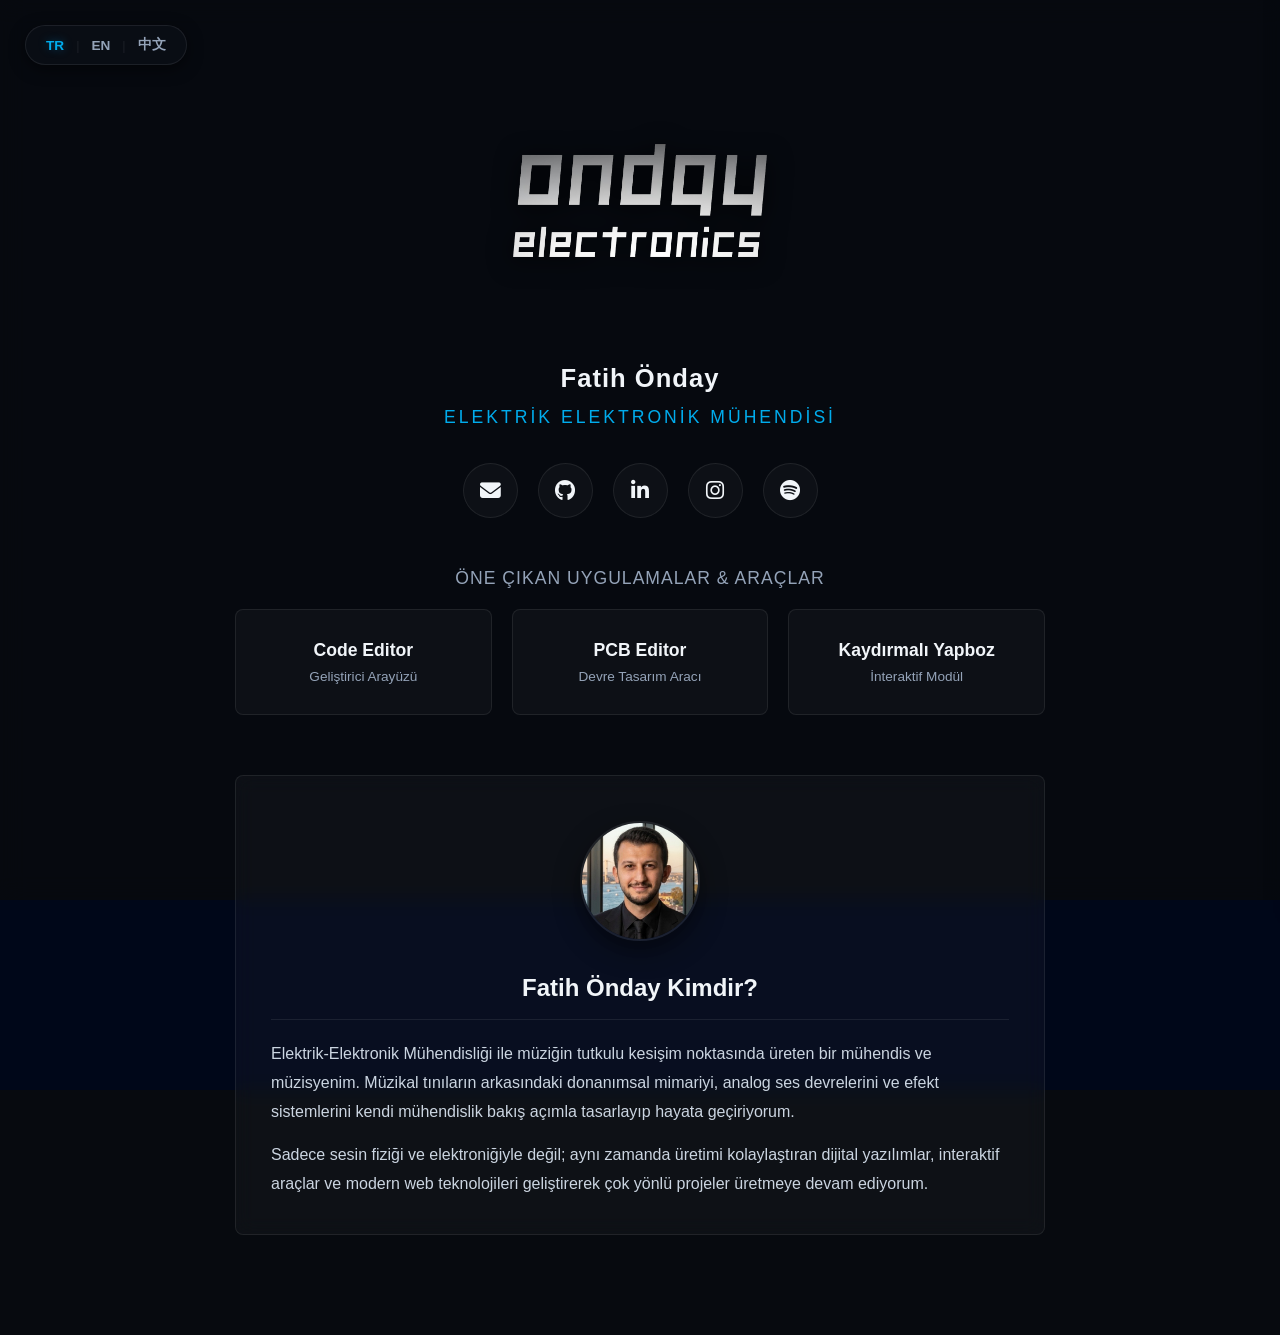
==== index.html @ bc54f028 "Update index.html" ====
<!DOCTYPE html>
<html lang="tr">
<head>
  <meta charset="UTF-8">
  <meta name="viewport" content="width=device-width, initial-scale=1.0">
  <title>ondayelectronics | Fatih Önday</title>

  <link id="dynamic-favicon" rel="icon" type="image/png" sizes="96x96" href="assets/favicon-siyah.png">
  <link rel="shortcut icon" href="assets/favicon-siyah.png">
  <link rel="apple-touch-icon" sizes="180x180" href="assets/apple-touch-icon.png">
  <link rel="manifest" href="assets/site.webmanifest">

  <script>
    function updateFavicon() {
      const isDark = window.matchMedia('(prefers-color-scheme: dark)').matches;
      const favicon = document.getElementById('dynamic-favicon');
      // Temaya göre siyah veya beyaz png'yi atar, tarayıcıyı yenilemeye zorlamak için time damgası kullanır
      favicon.href = isDark ? 'assets/favicon-beyaz.png?v=' + Date.now() : 'assets/favicon-siyah.png?v=' + Date.now();
    }
    // Sayfa açılır açılmaz çalıştır
    updateFavicon();
    // İşletim sistemi teması değiştiğinde anında dinle ve değiştir
    window.matchMedia('(prefers-color-scheme: dark)').addEventListener('change', updateFavicon);
  </script>
  
  <link rel="stylesheet" href="https://cdnjs.cloudflare.com/ajax/libs/font-awesome/6.4.0/css/all.min.css">
  
  <link rel="stylesheet" href="css/style.css">
</head>
<body>

  <div class="bg-overlay"></div>

  <nav class="lang-selector">
    <button class="lang-btn active" data-lang="TR">TR</button>
    <span class="lang-divider">|</span>
    <button class="lang-btn" data-lang="EN">EN</button>
    <span class="lang-divider">|</span>
    <button class="lang-btn" data-lang="CN">中文</button>
  </nav>

  <div class="hover-zone" id="hoverZone"></div>

  <aside class="cv-drawer" id="cvDrawer">
    <a id="cvDownloadBtn" href="assets/001-Fatih-Onday-CV-TR.pdf" download="001-Fatih-Onday-CV-TR.pdf" class="floating-download-btn" title="PDF Olarak İndir">
      <i class="fa-solid fa-download"></i>
    </a>
    <div class="cv-image-container">
      <img id="cvImage" src="assets/001-Fatih-Onday-CV-TR.jpg" alt="Fatih Önday CV" class="cv-image">
    </div>
  </aside>

  <main class="container">
    
    <img id="logo" src="assets/logo6.png" alt="ondayelectronics logo">
    <div class="subtitle">Fatih Önday <br> <span class="engineer-text" id="engineerText">Elektrik Elektronik Mühendisi</span></div>

    <footer class="social-links">
      <a href="mailto:ondayfatih@gmail.com" class="social-btn email" title="E-posta"><i class="fa-solid fa-envelope"></i></a>
      <a href="https://github.com/fatihonday" target="_blank" rel="noopener noreferrer" class="social-btn github" title="GitHub"><i class="fa-brands fa-github"></i></a>
      <a href="https://www.linkedin.com/in/fatihonday" target="_blank" rel="noopener noreferrer" class="social-btn linkedin" title="LinkedIn"><i class="fa-brands fa-linkedin-in"></i></a>
      <a href="https://www.instagram.com/fatihonday" target="_blank" rel="noopener noreferrer" class="social-btn instagram" title="Instagram"><i class="fa-brands fa-instagram"></i></a>
      <a href="https://open.spotify.com/user/fatihonday" target="_blank" rel="noopener noreferrer" class="social-btn spotify" title="Spotify"><i class="fa-brands fa-spotify"></i></a>
    </footer>

    <div class="section-title" id="toolsTitle">Öne Çıkan Uygulamalar & Araçlar</div>
    <div class="tools-grid">
      <a href="codeeditor/index.html" class="tool-card editor">
        <h3>Code Editor</h3>
        <span id="editorSub">Geliştirici Arayüzü</span>
      </a>
      <a href="pcbeditor/index.html" class="tool-card pcb">
        <h3>PCB Editor</h3>
        <span id="pcbSub">Devre Tasarım Aracı</span>
      </a>
      <a href="kaydirma_yapboz.html" class="tool-card puzzle">
        <h3 id="puzzleTitle">Kaydırmalı Yapboz</h3>
        <span id="puzzleSub">İnteraktif Modül</span>
      </a>
    </div>

    <section class="bio-card">
      <img src="assets/profil.jpg" alt="Fatih Önday Profil" class="profile-img">
      <h2 id="bioTitle">Fatih Önday Kimdir?</h2>
      
      <div id="bioContent"></div>
      
    </section>

  </main>

  <script src="js/script.js"></script>
</body>
</html>
---- css/style.css ----
:root {
  --bg-dark: #070a0f;
  --bg-overlay: rgba(7, 10, 15, 0.92);
  --card-bg: rgba(255, 255, 255, 0.03);
  --card-border: rgba(255, 255, 255, 0.08);
  
  --accent-cyan: #00aced;
  --accent-glow: rgba(0, 172, 237, 0.4);
  --purple-glow: rgba(155, 89, 182, 0.4);
  --orange-glow: rgba(242, 170, 76, 0.4);
  
  --text-main: #f1f5f9;
  --text-muted: #94a3b8;
}

* { box-sizing: border-box; margin: 0; padding: 0; }

body {
  min-height: 100vh;
  background-color: var(--bg-dark);
  background-image: url("../assets/000718.jpg"); 
  background-size: cover;
  background-position: center;
  background-repeat: no-repeat;
  background-attachment: fixed;
  font-family: -apple-system, BlinkMacSystemFont, "Segoe UI", Roboto, "PingFang SC", "Microsoft YaHei", sans-serif;
  color: var(--text-main);
  position: relative;
  overflow-x: hidden;
}

.bg-overlay {
  position: fixed;
  top: 0; left: 0; width: 100%; height: 100%;
  background: var(--bg-overlay);
  backdrop-filter: blur(12px);
  z-index: 1;
}

/* SOL ÜST DİL SEÇİCİ */
.lang-selector {
  position: fixed; top: 25px; left: 25px; z-index: 99;
  display: flex; align-items: center; gap: 8px;
  background: rgba(11, 15, 23, 0.75); backdrop-filter: blur(10px);
  border: 1px solid var(--card-border); padding: 8px 16px;
  border-radius: 20px; box-shadow: 0 4px 15px rgba(0, 0, 0, 0.5);
}

.lang-btn {
  background: none; border: none; color: var(--text-muted);
  font-size: 0.85rem; font-weight: 600; cursor: pointer;
  transition: all 0.3s ease; padding: 2px 4px;
}

.lang-btn:hover, .lang-btn.active {
  color: var(--accent-cyan); text-shadow: 0 0 10px var(--accent-glow);
}

.lang-divider { color: var(--card-border); font-size: 0.8rem; }

/* ANA KONTEYNER */
.container {
  position: relative; z-index: 2; max-width: 850px;
  margin: 0 auto; padding: 60px 20px 80px 20px;
  display: flex; flex-direction: column; align-items: center; text-align: center;
}

#logo { width: 100%; max-width: 500px; margin-bottom: 20px; filter: drop-shadow(0 4px 12px rgba(0,0,0,0.8)); }
.subtitle { font-size: 1.6rem; letter-spacing: 1px; color: var(--text-main); font-weight: 600; margin-bottom: 30px; line-height: 1.4; }
.engineer-text { font-size: 1.1rem; letter-spacing: 3px; color: var(--accent-cyan); text-transform: uppercase; font-weight: 500; }

/* SOSYAL MEDYA BUTONLARI & MARKA PARLAMALARI */
.social-links { display: flex; gap: 20px; justify-content: center; align-items: center; flex-wrap: wrap; margin-bottom: 50px; }

.social-btn {
  width: 55px; height: 55px; border-radius: 50%; background: var(--card-bg);
  border: 1px solid var(--card-border); color: var(--text-main);
  display: flex; align-items: center; justify-content: center;
  font-size: 1.3rem; text-decoration: none; transition: all 0.3s ease;
}

.social-btn.email:hover {
  background: var(--accent-cyan); color: #070a0f; border-color: var(--accent-cyan);
  box-shadow: 0 0 25px var(--accent-glow);
}
.social-btn.github:hover {
  background: #ffffff; color: #070a0f; border-color: #ffffff;
  box-shadow: 0 0 25px rgba(255, 255, 255, 0.6);
}
.social-btn.linkedin:hover {
  background: #0077b5; color: #fff; border-color: #0077b5;
  box-shadow: 0 0 25px rgba(0, 119, 181, 0.6);
}
.social-btn.instagram:hover {
  background: #e1306c; color: #fff; border-color: #e1306c;
  box-shadow: 0 0 25px rgba(225, 48, 108, 0.6);
}
.social-btn.spotify:hover {
  background: #1db954; color: #fff; border-color: #1db954;
  box-shadow: 0 0 25px rgba(29, 185, 84, 0.6);
}

/* ARAÇLAR BÖLÜMÜ (3'lü Grid) */
.section-title { font-size: 1.1rem; margin-bottom: 20px; color: var(--text-muted); text-transform: uppercase; letter-spacing: 1px; }

.tools-grid {
  display: grid;
  grid-template-columns: repeat(3, 1fr);
  gap: 20px; width: 100%; margin-bottom: 60px;
}

.tool-card {
  background: var(--card-bg); border: 1px solid var(--card-border);
  padding: 30px 10px; border-radius: 8px; text-decoration: none;
  color: var(--text-main); transition: all 0.3s ease;
  display: flex; flex-direction: column; align-items: center; gap: 8px;
}
.tool-card h3 { font-size: 1.1rem; font-weight: 600; }
.tool-card span { font-size: 0.85rem; color: var(--text-muted); }

.tool-card.editor:hover { transform: translateY(-3px); border-color: #9b59b6; box-shadow: 0 0 25px var(--purple-glow); }
.tool-card.pcb:hover { transform: translateY(-3px); border-color: #f2aa4c; box-shadow: 0 0 25px var(--orange-glow); }
.tool-card.puzzle:hover { transform: translateY(-3px); border-color: var(--accent-cyan); box-shadow: 0 0 25px var(--accent-glow); }

/* BİYOGRAFİ KARTI */
.bio-card {
  background: var(--card-bg); border: 1px solid var(--card-border);
  backdrop-filter: blur(10px); padding: 45px 35px 35px 35px;
  border-radius: 8px; margin-bottom: 20px; line-height: 1.8; text-align: left; width: 100%;
}

.profile-img {
  width: 120px; height: 120px; border-radius: 50%; object-fit: cover;
  border: 2px solid var(--card-border); display: block; margin: 0 auto 25px auto; box-shadow: 0 10px 25px rgba(0,0,0,0.5);
}

.bio-card h2 { font-size: 1.5rem; margin-bottom: 20px; color: var(--text-main); font-weight: 600; border-bottom: 1px solid var(--card-border); padding-bottom: 10px; text-align: center; }
#bioContent p { color: #cbd5e1; font-size: 1rem; margin-bottom: 15px; }
#bioContent p:last-child { margin-bottom: 0; }

/* SAĞDAN KAYAN CV PANELİ */
.hover-zone { position: fixed; right: 0; top: 0; width: 25px; height: 100%; z-index: 98; }

.cv-drawer {
  position: fixed; top: 0; right: -600px; width: 550px; max-width: 90vw; height: 100%;
  background: #0b0f17; border-left: 1px solid var(--card-border); z-index: 100;
  box-shadow: -15px 0 35px rgba(0,0,0,0.9); transition: right 0.4s ease-in-out;
  display: flex; flex-direction: column; padding: 0;
}

.cv-drawer.active { right: 0; }

.floating-download-btn {
  position: absolute; top: 25px; right: 35px; width: 45px; height: 45px; border-radius: 8px;
  background: rgba(11, 15, 23, 0.7); backdrop-filter: blur(5px); border: 1px solid var(--card-border);
  color: var(--text-muted); display: flex; align-items: center; justify-content: center;
  font-size: 1.2rem; text-decoration: none; z-index: 10; transition: all 0.3s ease;
}

.floating-download-btn:hover { background: var(--accent-cyan); border-color: var(--accent-cyan); color: #070a0f; box-shadow: 0 0 15px var(--accent-glow); transform: translateY(-2px); }
.cv-image-container { width: 100%; height: 100%; overflow-y: auto; overflow-x: hidden; }
.cv-image { width: 100%; height: auto; display: block; }

/* MOBİL UYUMLULUK */
@media (max-width: 768px) {
  .lang-selector { top: 15px; left: 15px; padding: 6px 12px; }
  .container { padding: 80px 15px 60px 15px; }
  #logo { max-width: 85%; }
  .tools-grid { grid-template-columns: 1fr; }
  .cv-drawer { width: 100vw; max-width: 100vw; right: -100vw; }
  .floating-download-btn { right: 20px; }
}
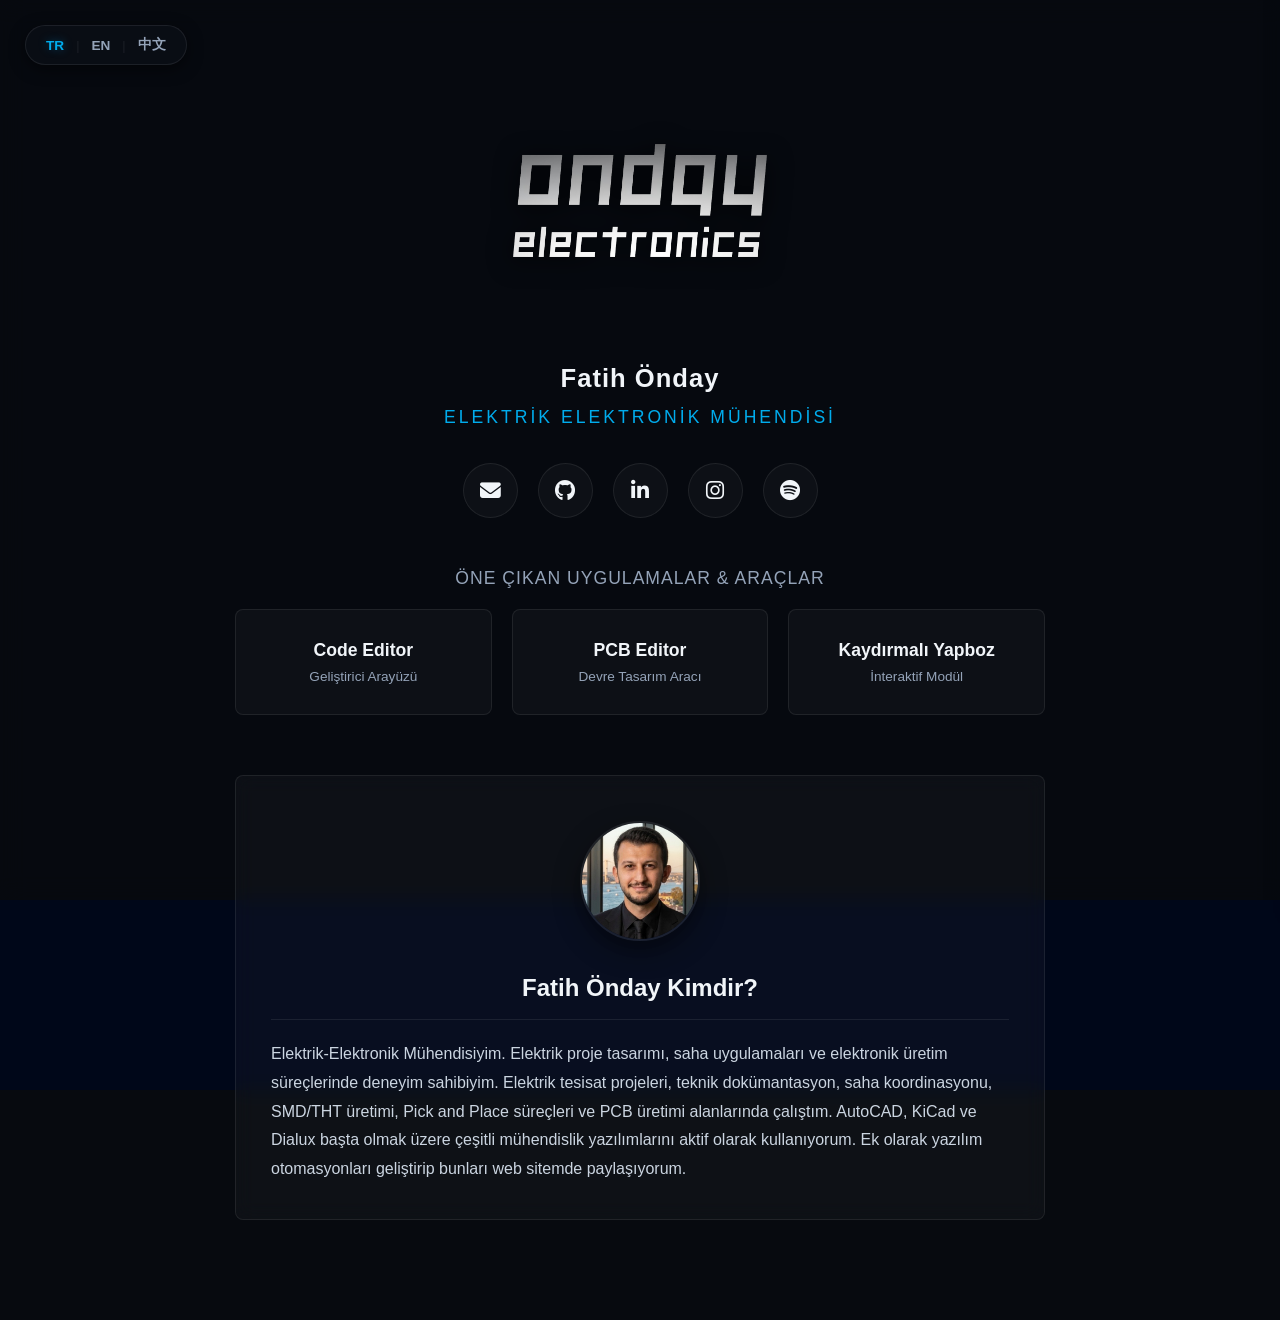
==== commit 5d4f8f6f: "Update index.html" ====
--- a/index.html
+++ b/index.html
@@ -60,7 +60,7 @@
       <a href="https://github.com/fatihonday" target="_blank" rel="noopener noreferrer" class="social-btn github" title="GitHub"><i class="fa-brands fa-github"></i></a>
       <a href="https://www.linkedin.com/in/fatihonday" target="_blank" rel="noopener noreferrer" class="social-btn linkedin" title="LinkedIn"><i class="fa-brands fa-linkedin-in"></i></a>
       <a href="https://www.instagram.com/fatihonday" target="_blank" rel="noopener noreferrer" class="social-btn instagram" title="Instagram"><i class="fa-brands fa-instagram"></i></a>
-      <a href="https://open.spotify.com/user/fatihonday" target="_blank" rel="noopener noreferrer" class="social-btn spotify" title="Spotify"><i class="fa-brands fa-spotify"></i></a>
+      <a href="https://open.spotify.com/user/5Ub5IsaunwOu0zedPGkP7K" target="_blank" rel="noopener noreferrer" class="social-btn spotify" title="Spotify"><i class="fa-brands fa-spotify"></i></a>
     </footer>
 
     <div class="section-title" id="toolsTitle">Öne Çıkan Uygulamalar & Araçlar</div>
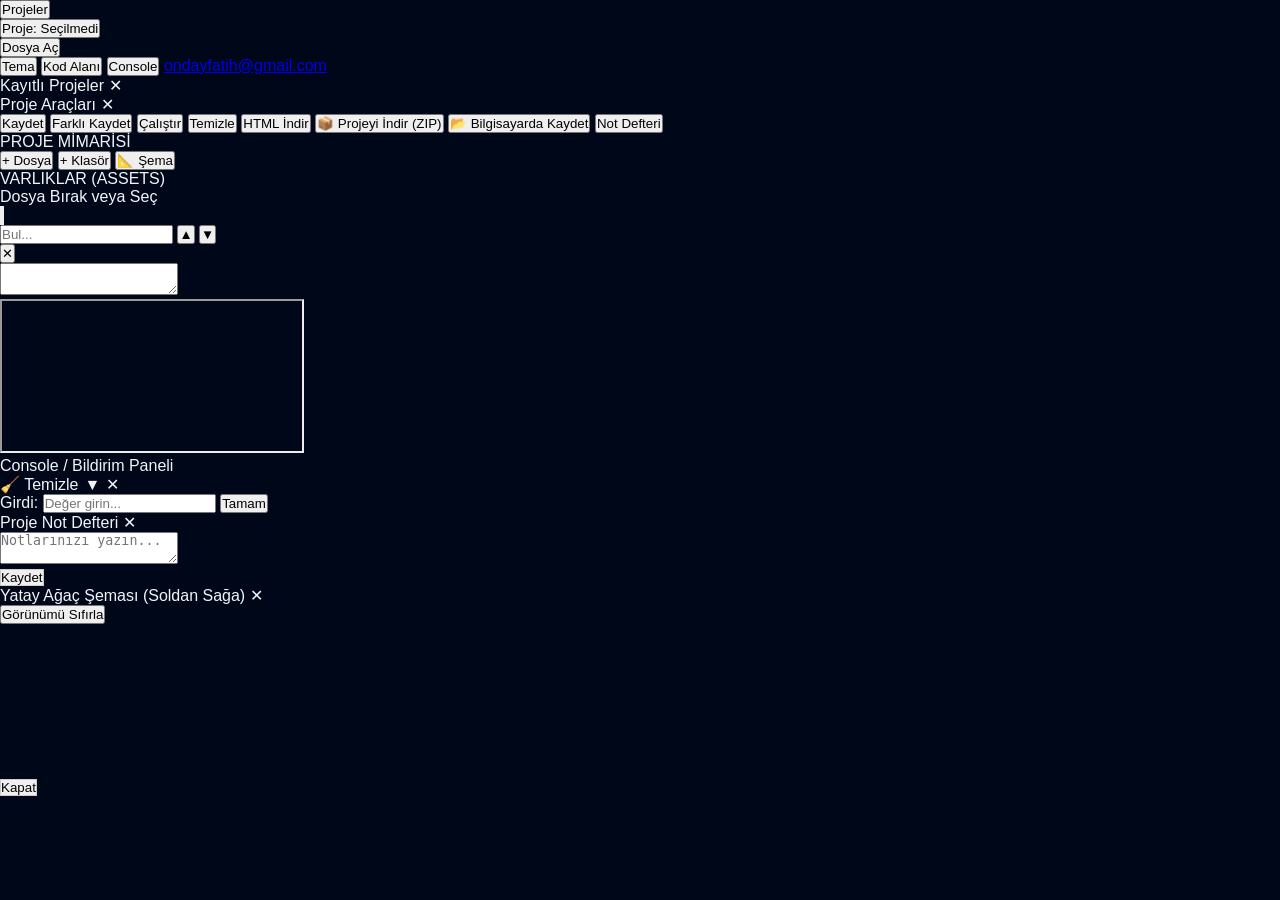
==== commit 31c40151: "Update index.html" ====
--- a/index.html
+++ b/index.html
@@ -2,93 +2,184 @@
 <html lang="tr">
 <head>
   <meta charset="UTF-8">
-  <meta name="viewport" content="width=device-width, initial-scale=1.0">
-  <title>ondayelectronics | Fatih Önday</title>
+  <title>codeeditor/ondayelectronics</title>
 
-  <link id="dynamic-favicon" rel="icon" type="image/png" sizes="96x96" href="assets/favicon-siyah.png">
-  <link rel="shortcut icon" href="assets/favicon-siyah.png">
-  <link rel="apple-touch-icon" sizes="180x180" href="assets/apple-touch-icon.png">
-  <link rel="manifest" href="assets/site.webmanifest">
+  <!-- YENİ: Tarayıcı temasına göre JS ile değiştirilecek dinamik favicon -->
+  <link id="dynamicFavicon" rel="icon" type="image/png" href="../assets/favicon-siyah.png">
+  <link rel="apple-touch-icon" sizes="180x180" href="../assets/apple-touch-icon.png">
 
-  <script>
-    function updateFavicon() {
-      const isDark = window.matchMedia('(prefers-color-scheme: dark)').matches;
-      const favicon = document.getElementById('dynamic-favicon');
-      // Temaya göre siyah veya beyaz png'yi atar, tarayıcıyı yenilemeye zorlamak için time damgası kullanır
-      favicon.href = isDark ? 'assets/favicon-beyaz.png?v=' + Date.now() : 'assets/favicon-siyah.png?v=' + Date.now();
-    }
-    // Sayfa açılır açılmaz çalıştır
-    updateFavicon();
-    // İşletim sistemi teması değiştiğinde anında dinle ve değiştir
-    window.matchMedia('(prefers-color-scheme: dark)').addEventListener('change', updateFavicon);
-  </script>
-  
-  <link rel="stylesheet" href="https://cdnjs.cloudflare.com/ajax/libs/font-awesome/6.4.0/css/all.min.css">
-  
+  <link rel="stylesheet" href="https://cdnjs.cloudflare.com/ajax/libs/codemirror/5.65.14/codemirror.min.css">
+  <link rel="stylesheet" href="https://cdnjs.cloudflare.com/ajax/libs/codemirror/5.65.14/theme/dracula.min.css">
+
   <link rel="stylesheet" href="css/style.css">
 </head>
 <body>
 
-  <div class="bg-overlay"></div>
+  <div id="topBar">
+    <a href="https://ondayelectronics.com" class="logo-link" title="ondayelectronics.com">
+      <img id="siteLogo" src="assets/ondayelectronicslogo2.png" alt="Onday Electronics Logo" onerror="this.style.display='none'">
+    </a>
 
-  <nav class="lang-selector">
-    <button class="lang-btn active" data-lang="TR">TR</button>
-    <span class="lang-divider">|</span>
-    <button class="lang-btn" data-lang="EN">EN</button>
-    <span class="lang-divider">|</span>
-    <button class="lang-btn" data-lang="CN">中文</button>
-  </nav>
+    <button class="btn-plain" id="btnToggleProjects">Projeler</button>
+    <div class="v-divider"></div>
+    <button class="project-name-btn" id="projectTitleDisplay">Proje: Seçilmedi</button>
+    <div class="v-divider"></div>
 
-  <div class="hover-zone" id="hoverZone"></div>
+    <button class="btn-plain" id="btnOpenFile">Dosya Aç</button>
+    <div class="v-divider"></div>
 
-  <aside class="cv-drawer" id="cvDrawer">
-    <a id="cvDownloadBtn" href="assets/001-Fatih-Onday-CV-TR.pdf" download="001-Fatih-Onday-CV-TR.pdf" class="floating-download-btn" title="PDF Olarak İndir">
-      <i class="fa-solid fa-download"></i>
-    </a>
-    <div class="cv-image-container">
-      <img id="cvImage" src="assets/001-Fatih-Onday-CV-TR.jpg" alt="Fatih Önday CV" class="cv-image">
-    </div>
-  </aside>
+    <button class="btn-plain" id="btnToggleTheme">Tema</button>
+    <button class="btn-plain" id="btnToggleEditor">Kod Alanı</button>
+    <button class="btn-plain" id="consoleToggleBtn">Console</button>
 
-  <main class="container">
-    
-    <img id="logo" src="assets/logo6.png" alt="ondayelectronics logo">
-    <div class="subtitle">Fatih Önday <br> <span class="engineer-text" id="engineerText">Elektrik Elektronik Mühendisi</span></div>
+    <a href="mailto:ondayfatih@gmail.com" class="email-link">ondayfatih@gmail.com</a>
+  </div>
 
-    <footer class="social-links">
-      <a href="mailto:ondayfatih@gmail.com" class="social-btn email" title="E-posta"><i class="fa-solid fa-envelope"></i></a>
-      <a href="https://github.com/fatihonday" target="_blank" rel="noopener noreferrer" class="social-btn github" title="GitHub"><i class="fa-brands fa-github"></i></a>
-      <a href="https://www.linkedin.com/in/fatihonday" target="_blank" rel="noopener noreferrer" class="social-btn linkedin" title="LinkedIn"><i class="fa-brands fa-linkedin-in"></i></a>
-      <a href="https://www.instagram.com/fatihonday" target="_blank" rel="noopener noreferrer" class="social-btn instagram" title="Instagram"><i class="fa-brands fa-instagram"></i></a>
-      <a href="https://open.spotify.com/user/5Ub5IsaunwOu0zedPGkP7K" target="_blank" rel="noopener noreferrer" class="social-btn spotify" title="Spotify"><i class="fa-brands fa-spotify"></i></a>
-    </footer>
+  <div id="mainContainer">
+    <div id="workspaceWrapper">
+      
+      <div class="sidebar-panel" id="projectsSidebar">
+        <div class="sidebar-header">
+          <span>Kayıtlı Projeler</span>
+          <span class="close-sidebar-btn" style="cursor:pointer;">✕</span>
+        </div>
+        <ul id="projectList"></ul>
+      </div>
 
-    <div class="section-title" id="toolsTitle">Öne Çıkan Uygulamalar & Araçlar</div>
-    <div class="tools-grid">
-      <a href="codeeditor/index.html" class="tool-card editor">
-        <h3>Code Editor</h3>
-        <span id="editorSub">Geliştirici Arayüzü</span>
-      </a>
-      <a href="pcbeditor/index.html" class="tool-card pcb">
-        <h3>PCB Editor</h3>
-        <span id="pcbSub">Devre Tasarım Aracı</span>
-      </a>
-      <a href="kaydirma_yapboz.html" class="tool-card puzzle">
-        <h3 id="puzzleTitle">Kaydırmalı Yapboz</h3>
-        <span id="puzzleSub">İnteraktif Modül</span>
-      </a>
+      <div class="sidebar-panel" id="toolsSidebar">
+        <div class="sidebar-header">
+          <span id="toolsHeaderTitle">Proje Araçları</span>
+          <span class="close-sidebar-btn" style="cursor:pointer;">✕</span>
+        </div>
+
+        <button class="tool-item" id="btnSaveProject">Kaydet</button>
+        <button class="tool-item" id="btnSaveAsProject">Farklı Kaydet</button>
+        <button class="tool-item" id="btnRunCode">Çalıştır</button>
+        <button class="tool-item" id="btnClearCode">Temizle</button>
+        <button class="tool-item" id="btnDownloadHtml">HTML İndir</button>
+        <button class="tool-item" id="btnDownloadZip">📦 Projeyi İndir (ZIP)</button>
+        <button class="tool-item" id="btnExportFolder">📂 Bilgisayarda Kaydet</button>
+        <button class="tool-item" id="btnOpenNotepad">Not Defteri</button>
+
+        <div class="section-label">PROJE MİMARİSİ</div>
+        <div class="tree-toolbar">
+          <button class="tree-btn" id="btnAddFile">+ Dosya</button>
+          <button class="tree-btn" id="btnAddFolder">+ Klasör</button>
+          <button class="tree-btn" id="btnOpenSchema">📐 Şema</button>
+        </div>
+
+        <div id="fileTreeContainer"></div>
+
+        <div class="section-label">VARLIKLAR (ASSETS)</div>
+        <div id="activeProjectFiles"></div>
+
+        <div id="dropZone">Dosya Bırak veya Seç</div>
+      </div>
+
+      <div id="mainWorkspace">
+        <div id="editor">
+          <div id="editorHeader">
+            <div id="editorTabs"></div>
+          </div>
+          
+          <button class="copy-icon-btn" id="btnCopyCodeIcon" title="Kodu Kopyala">
+            <svg viewBox="0 0 24 24" fill="none" stroke="currentColor" stroke-width="2" stroke-linecap="round" stroke-linejoin="round">
+              <rect x="9" y="9" width="13" height="13" rx="2" ry="2"></rect>
+              <path d="M5 15H4a2 2 0 0 1-2-2V4a2 2 0 0 1 2-2h9a2 2 0 0 1 2 2v1"></path>
+            </svg>
+          </button>
+
+          <div id="searchPanel" class="search-panel">
+            <input type="text" id="searchInput" placeholder="Bul...">
+            <span id="searchCount"></span>
+            <button id="searchPrev" title="Önceki Bulgu">▲</button>
+            <button id="searchNext" title="Sonraki Bulgu">▼</button>
+            <div class="v-divider"></div>
+            <button id="searchClose" title="Kapat">✕</button>
+          </div>
+
+          <textarea id="code"></textarea>
+        </div>
+        <iframe id="preview"></iframe>
+      </div>
     </div>
 
-    <section class="bio-card">
-      <img src="assets/profil.jpg" alt="Fatih Önday Profil" class="profile-img">
-      <h2 id="bioTitle">Fatih Önday Kimdir?</h2>
+    <div id="consoleBar">
+      <div class="console-header">
+        <span class="console-header-title">Console / Bildirim Paneli</span>
+        <div style="display:flex; gap:6px; align-items:center;">
+          <span class="console-btn-icon" id="btnClearConsoleLogs" title="Temizle">🧹 Temizle</span>
+          <span class="console-btn-icon" id="consoleMinMaxBtn" title="Aşağı/Yukarı Daralt">▼</span>
+          <span class="console-btn-icon" id="btnCloseConsole" title="Kapat">✕</span>
+        </div>
+      </div>
+      <div id="consoleLogs"></div>
       
-      <div id="bioContent"></div>
-      
-    </section>
+      <div id="consoleInputArea">
+        <span id="consoleInputLabel">Girdi:</span>
+        <input type="text" id="consoleInput" placeholder="Değer girin...">
+        <button id="consoleInputBtn">Tamam</button>
+      </div>
+    </div>
+  </div>
 
-  </main>
+  <div class="modal-overlay" id="notepadModal">
+    <div class="modal-box">
+      <div class="modal-header">
+        <span>Proje Not Defteri</span>
+        <span class="close-modal-btn" style="cursor:pointer;">✕</span>
+      </div>
+      <div class="modal-body">
+        <textarea id="notepadTextarea" placeholder="Notlarınızı yazın..."></textarea>
+      </div>
+      <div class="modal-footer">
+        <button class="btn-plain" style="border:1px solid #ccc;" id="btnSaveNotepad">Kaydet</button>
+      </div>
+    </div>
+  </div>
 
-  <script src="js/script.js"></script>
+  <div class="modal-overlay" id="schemaModal">
+    <div class="modal-box" style="width: 850px;">
+      <div class="modal-header">
+        <span>Yatay Ağaç Şeması (Soldan Sağa)</span>
+        <span class="close-modal-btn" style="cursor:pointer;">✕</span>
+      </div>
+      <div class="modal-body" style="padding:0;">
+        <div id="schemaCanvasContainer">
+          <button class="schema-reset-btn" id="btnResetCanvas">Görünümü Sıfırla</button>
+          <div id="schemaViewport">
+            <svg id="connectionsLayer" class="connections-layer"></svg>
+            <div id="nodesLayer"></div>
+          </div>
+        </div>
+      </div>
+      <div class="modal-footer">
+        <button class="btn-plain close-modal-btn" style="border:1px solid #ccc;">Kapat</button>
+      </div>
+    </div>
+  </div>
+
+  <input type="file" id="fileInput" style="display:none;">
+  <input type="file" id="fileUpload" style="display:none;">
+
+  <script src="https://cdnjs.cloudflare.com/ajax/libs/codemirror/5.65.14/codemirror.min.js"></script>
+  <script src="https://cdnjs.cloudflare.com/ajax/libs/codemirror/5.65.14/mode/xml/xml.min.js"></script>
+  <script src="https://cdnjs.cloudflare.com/ajax/libs/codemirror/5.65.14/mode/javascript/javascript.min.js"></script>
+  <script src="https://cdnjs.cloudflare.com/ajax/libs/codemirror/5.65.14/mode/css/css.min.js"></script>
+  <script src="https://cdnjs.cloudflare.com/ajax/libs/codemirror/5.65.14/mode/htmlmixed/htmlmixed.min.js"></script>
+  
+  <script src="https://cdnjs.cloudflare.com/ajax/libs/codemirror/5.65.14/addon/search/searchcursor.min.js"></script>
+
+  <script src="https://cdnjs.cloudflare.com/ajax/libs/localforage/1.10.0/localforage.min.js"></script>
+  <script src="https://cdnjs.cloudflare.com/ajax/libs/jszip/3.10.1/jszip.min.js"></script>
+
+  <script src="js/core/state.js"></script>
+  <script src="js/core/storage.js"></script>
+  <script src="js/components/console.js"></script>
+  <script src="js/components/fileTree.js"></script>
+  <script src="js/components/editor.js"></script>
+  <script src="js/components/schemaCanvas.js"></script>
+  <script src="js/services/bundler.js"></script>
+  <script src="js/main.js"></script>
 </body>
 </html>
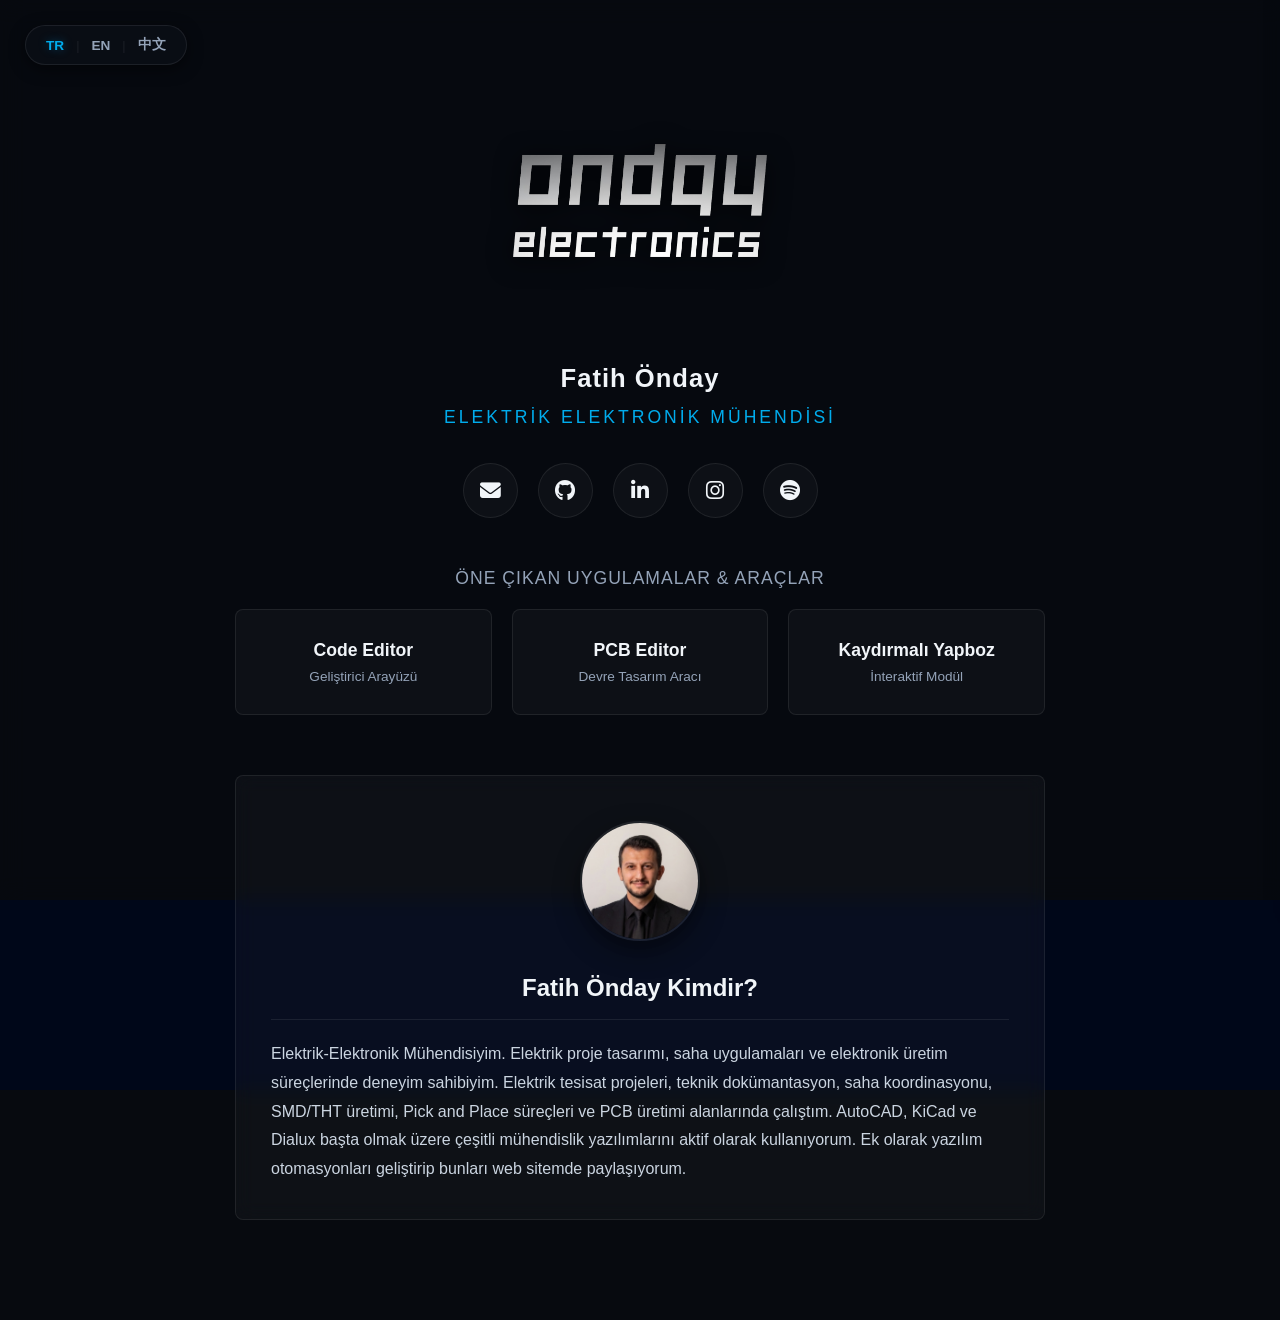
==== commit 3089c918: "Update index.html" ====
--- a/index.html
+++ b/index.html
@@ -2,184 +2,93 @@
 <html lang="tr">
 <head>
   <meta charset="UTF-8">
-  <title>codeeditor/ondayelectronics</title>
+  <meta name="viewport" content="width=device-width, initial-scale=1.0">
+  <title>ondayelectronics | Fatih Önday</title>
 
-  <!-- YENİ: Tarayıcı temasına göre JS ile değiştirilecek dinamik favicon -->
-  <link id="dynamicFavicon" rel="icon" type="image/png" href="../assets/favicon-siyah.png">
-  <link rel="apple-touch-icon" sizes="180x180" href="../assets/apple-touch-icon.png">
+  <link id="dynamic-favicon" rel="icon" type="image/png" sizes="96x96" href="assets/favicon-siyah.png">
+  <link rel="shortcut icon" href="assets/favicon-siyah.png">
+  <link rel="apple-touch-icon" sizes="180x180" href="assets/apple-touch-icon.png">
+  <link rel="manifest" href="assets/site.webmanifest">
 
-  <link rel="stylesheet" href="https://cdnjs.cloudflare.com/ajax/libs/codemirror/5.65.14/codemirror.min.css">
-  <link rel="stylesheet" href="https://cdnjs.cloudflare.com/ajax/libs/codemirror/5.65.14/theme/dracula.min.css">
-
+  <script>
+    function updateFavicon() {
+      const isDark = window.matchMedia('(prefers-color-scheme: dark)').matches;
+      const favicon = document.getElementById('dynamic-favicon');
+      // Temaya göre siyah veya beyaz png'yi atar, tarayıcıyı yenilemeye zorlamak için time damgası kullanır
+      favicon.href = isDark ? 'assets/favicon-beyaz.png?v=' + Date.now() : 'assets/favicon-siyah.png?v=' + Date.now();
+    }
+    // Sayfa açılır açılmaz çalıştır
+    updateFavicon();
+    // İşletim sistemi teması değiştiğinde anında dinle ve değiştir
+    window.matchMedia('(prefers-color-scheme: dark)').addEventListener('change', updateFavicon);
+  </script>
+  
+  <link rel="stylesheet" href="https://cdnjs.cloudflare.com/ajax/libs/font-awesome/6.4.0/css/all.min.css">
+  
   <link rel="stylesheet" href="css/style.css">
 </head>
 <body>
 
-  <div id="topBar">
-    <a href="https://ondayelectronics.com" class="logo-link" title="ondayelectronics.com">
-      <img id="siteLogo" src="assets/ondayelectronicslogo2.png" alt="Onday Electronics Logo" onerror="this.style.display='none'">
+  <div class="bg-overlay"></div>
+
+  <nav class="lang-selector">
+    <button class="lang-btn active" data-lang="TR">TR</button>
+    <span class="lang-divider">|</span>
+    <button class="lang-btn" data-lang="EN">EN</button>
+    <span class="lang-divider">|</span>
+    <button class="lang-btn" data-lang="CN">中文</button>
+  </nav>
+
+  <div class="hover-zone" id="hoverZone"></div>
+
+  <aside class="cv-drawer" id="cvDrawer">
+    <a id="cvDownloadBtn" href="assets/001-Fatih-Onday-CV-TR.pdf" download="001-Fatih-Onday-CV-TR.pdf" class="floating-download-btn" title="PDF Olarak İndir">
+      <i class="fa-solid fa-download"></i>
     </a>
+    <div class="cv-image-container">
+      <img id="cvImage" src="assets/001-Fatih-Onday-CV-TR.jpg" alt="Fatih Önday CV" class="cv-image">
+    </div>
+  </aside>
 
-    <button class="btn-plain" id="btnToggleProjects">Projeler</button>
-    <div class="v-divider"></div>
-    <button class="project-name-btn" id="projectTitleDisplay">Proje: Seçilmedi</button>
-    <div class="v-divider"></div>
+  <main class="container">
+    
+    <img id="logo" src="assets/logo6.png" alt="ondayelectronics logo">
+    <div class="subtitle">Fatih Önday <br> <span class="engineer-text" id="engineerText">Elektrik Elektronik Mühendisi</span></div>
 
-    <button class="btn-plain" id="btnOpenFile">Dosya Aç</button>
-    <div class="v-divider"></div>
+    <footer class="social-links">
+      <a href="mailto:ondayfatih@gmail.com" class="social-btn email" title="E-posta"><i class="fa-solid fa-envelope"></i></a>
+      <a href="https://github.com/fatihonday" target="_blank" rel="noopener noreferrer" class="social-btn github" title="GitHub"><i class="fa-brands fa-github"></i></a>
+      <a href="https://www.linkedin.com/in/fatihonday" target="_blank" rel="noopener noreferrer" class="social-btn linkedin" title="LinkedIn"><i class="fa-brands fa-linkedin-in"></i></a>
+      <a href="https://www.instagram.com/fatihonday" target="_blank" rel="noopener noreferrer" class="social-btn instagram" title="Instagram"><i class="fa-brands fa-instagram"></i></a>
+      <a href="https://open.spotify.com/user/5Ub5IsaunwOu0zedPGkP7K" target="_blank" rel="noopener noreferrer" class="social-btn spotify" title="Spotify"><i class="fa-brands fa-spotify"></i></a>
+    </footer>
 
-    <button class="btn-plain" id="btnToggleTheme">Tema</button>
-    <button class="btn-plain" id="btnToggleEditor">Kod Alanı</button>
-    <button class="btn-plain" id="consoleToggleBtn">Console</button>
-
-    <a href="mailto:ondayfatih@gmail.com" class="email-link">ondayfatih@gmail.com</a>
-  </div>
-
-  <div id="mainContainer">
-    <div id="workspaceWrapper">
-      
-      <div class="sidebar-panel" id="projectsSidebar">
-        <div class="sidebar-header">
-          <span>Kayıtlı Projeler</span>
-          <span class="close-sidebar-btn" style="cursor:pointer;">✕</span>
-        </div>
-        <ul id="projectList"></ul>
-      </div>
-
-      <div class="sidebar-panel" id="toolsSidebar">
-        <div class="sidebar-header">
-          <span id="toolsHeaderTitle">Proje Araçları</span>
-          <span class="close-sidebar-btn" style="cursor:pointer;">✕</span>
-        </div>
-
-        <button class="tool-item" id="btnSaveProject">Kaydet</button>
-        <button class="tool-item" id="btnSaveAsProject">Farklı Kaydet</button>
-        <button class="tool-item" id="btnRunCode">Çalıştır</button>
-        <button class="tool-item" id="btnClearCode">Temizle</button>
-        <button class="tool-item" id="btnDownloadHtml">HTML İndir</button>
-        <button class="tool-item" id="btnDownloadZip">📦 Projeyi İndir (ZIP)</button>
-        <button class="tool-item" id="btnExportFolder">📂 Bilgisayarda Kaydet</button>
-        <button class="tool-item" id="btnOpenNotepad">Not Defteri</button>
-
-        <div class="section-label">PROJE MİMARİSİ</div>
-        <div class="tree-toolbar">
-          <button class="tree-btn" id="btnAddFile">+ Dosya</button>
-          <button class="tree-btn" id="btnAddFolder">+ Klasör</button>
-          <button class="tree-btn" id="btnOpenSchema">📐 Şema</button>
-        </div>
-
-        <div id="fileTreeContainer"></div>
-
-        <div class="section-label">VARLIKLAR (ASSETS)</div>
-        <div id="activeProjectFiles"></div>
-
-        <div id="dropZone">Dosya Bırak veya Seç</div>
-      </div>
-
-      <div id="mainWorkspace">
-        <div id="editor">
-          <div id="editorHeader">
-            <div id="editorTabs"></div>
-          </div>
-          
-          <button class="copy-icon-btn" id="btnCopyCodeIcon" title="Kodu Kopyala">
-            <svg viewBox="0 0 24 24" fill="none" stroke="currentColor" stroke-width="2" stroke-linecap="round" stroke-linejoin="round">
-              <rect x="9" y="9" width="13" height="13" rx="2" ry="2"></rect>
-              <path d="M5 15H4a2 2 0 0 1-2-2V4a2 2 0 0 1 2-2h9a2 2 0 0 1 2 2v1"></path>
-            </svg>
-          </button>
-
-          <div id="searchPanel" class="search-panel">
-            <input type="text" id="searchInput" placeholder="Bul...">
-            <span id="searchCount"></span>
-            <button id="searchPrev" title="Önceki Bulgu">▲</button>
-            <button id="searchNext" title="Sonraki Bulgu">▼</button>
-            <div class="v-divider"></div>
-            <button id="searchClose" title="Kapat">✕</button>
-          </div>
-
-          <textarea id="code"></textarea>
-        </div>
-        <iframe id="preview"></iframe>
-      </div>
+    <div class="section-title" id="toolsTitle">Öne Çıkan Uygulamalar & Araçlar</div>
+    <div class="tools-grid">
+      <a href="codeeditor/index.html" class="tool-card editor">
+        <h3>Code Editor</h3>
+        <span id="editorSub">Geliştirici Arayüzü</span>
+      </a>
+      <a href="pcbeditor/index.html" class="tool-card pcb">
+        <h3>PCB Editor</h3>
+        <span id="pcbSub">Devre Tasarım Aracı</span>
+      </a>
+      <a href="kaydirma_yapboz.html" class="tool-card puzzle">
+        <h3 id="puzzleTitle">Kaydırmalı Yapboz</h3>
+        <span id="puzzleSub">İnteraktif Modül</span>
+      </a>
     </div>
 
-    <div id="consoleBar">
-      <div class="console-header">
-        <span class="console-header-title">Console / Bildirim Paneli</span>
-        <div style="display:flex; gap:6px; align-items:center;">
-          <span class="console-btn-icon" id="btnClearConsoleLogs" title="Temizle">🧹 Temizle</span>
-          <span class="console-btn-icon" id="consoleMinMaxBtn" title="Aşağı/Yukarı Daralt">▼</span>
-          <span class="console-btn-icon" id="btnCloseConsole" title="Kapat">✕</span>
-        </div>
-      </div>
-      <div id="consoleLogs"></div>
+    <section class="bio-card">
+      <img src="assets/profil.jpg" alt="Fatih Önday Profil" class="profile-img">
+      <h2 id="bioTitle">Fatih Önday Kimdir?</h2>
       
-      <div id="consoleInputArea">
-        <span id="consoleInputLabel">Girdi:</span>
-        <input type="text" id="consoleInput" placeholder="Değer girin...">
-        <button id="consoleInputBtn">Tamam</button>
-      </div>
-    </div>
-  </div>
+      <div id="bioContent"></div>
+      
+    </section>
 
-  <div class="modal-overlay" id="notepadModal">
-    <div class="modal-box">
-      <div class="modal-header">
-        <span>Proje Not Defteri</span>
-        <span class="close-modal-btn" style="cursor:pointer;">✕</span>
-      </div>
-      <div class="modal-body">
-        <textarea id="notepadTextarea" placeholder="Notlarınızı yazın..."></textarea>
-      </div>
-      <div class="modal-footer">
-        <button class="btn-plain" style="border:1px solid #ccc;" id="btnSaveNotepad">Kaydet</button>
-      </div>
-    </div>
-  </div>
+  </main>
 
-  <div class="modal-overlay" id="schemaModal">
-    <div class="modal-box" style="width: 850px;">
-      <div class="modal-header">
-        <span>Yatay Ağaç Şeması (Soldan Sağa)</span>
-        <span class="close-modal-btn" style="cursor:pointer;">✕</span>
-      </div>
-      <div class="modal-body" style="padding:0;">
-        <div id="schemaCanvasContainer">
-          <button class="schema-reset-btn" id="btnResetCanvas">Görünümü Sıfırla</button>
-          <div id="schemaViewport">
-            <svg id="connectionsLayer" class="connections-layer"></svg>
-            <div id="nodesLayer"></div>
-          </div>
-        </div>
-      </div>
-      <div class="modal-footer">
-        <button class="btn-plain close-modal-btn" style="border:1px solid #ccc;">Kapat</button>
-      </div>
-    </div>
-  </div>
-
-  <input type="file" id="fileInput" style="display:none;">
-  <input type="file" id="fileUpload" style="display:none;">
-
-  <script src="https://cdnjs.cloudflare.com/ajax/libs/codemirror/5.65.14/codemirror.min.js"></script>
-  <script src="https://cdnjs.cloudflare.com/ajax/libs/codemirror/5.65.14/mode/xml/xml.min.js"></script>
-  <script src="https://cdnjs.cloudflare.com/ajax/libs/codemirror/5.65.14/mode/javascript/javascript.min.js"></script>
-  <script src="https://cdnjs.cloudflare.com/ajax/libs/codemirror/5.65.14/mode/css/css.min.js"></script>
-  <script src="https://cdnjs.cloudflare.com/ajax/libs/codemirror/5.65.14/mode/htmlmixed/htmlmixed.min.js"></script>
-  
-  <script src="https://cdnjs.cloudflare.com/ajax/libs/codemirror/5.65.14/addon/search/searchcursor.min.js"></script>
-
-  <script src="https://cdnjs.cloudflare.com/ajax/libs/localforage/1.10.0/localforage.min.js"></script>
-  <script src="https://cdnjs.cloudflare.com/ajax/libs/jszip/3.10.1/jszip.min.js"></script>
-
-  <script src="js/core/state.js"></script>
-  <script src="js/core/storage.js"></script>
-  <script src="js/components/console.js"></script>
-  <script src="js/components/fileTree.js"></script>
-  <script src="js/components/editor.js"></script>
-  <script src="js/components/schemaCanvas.js"></script>
-  <script src="js/services/bundler.js"></script>
-  <script src="js/main.js"></script>
+  <script src="js/script.js"></script>
 </body>
 </html>
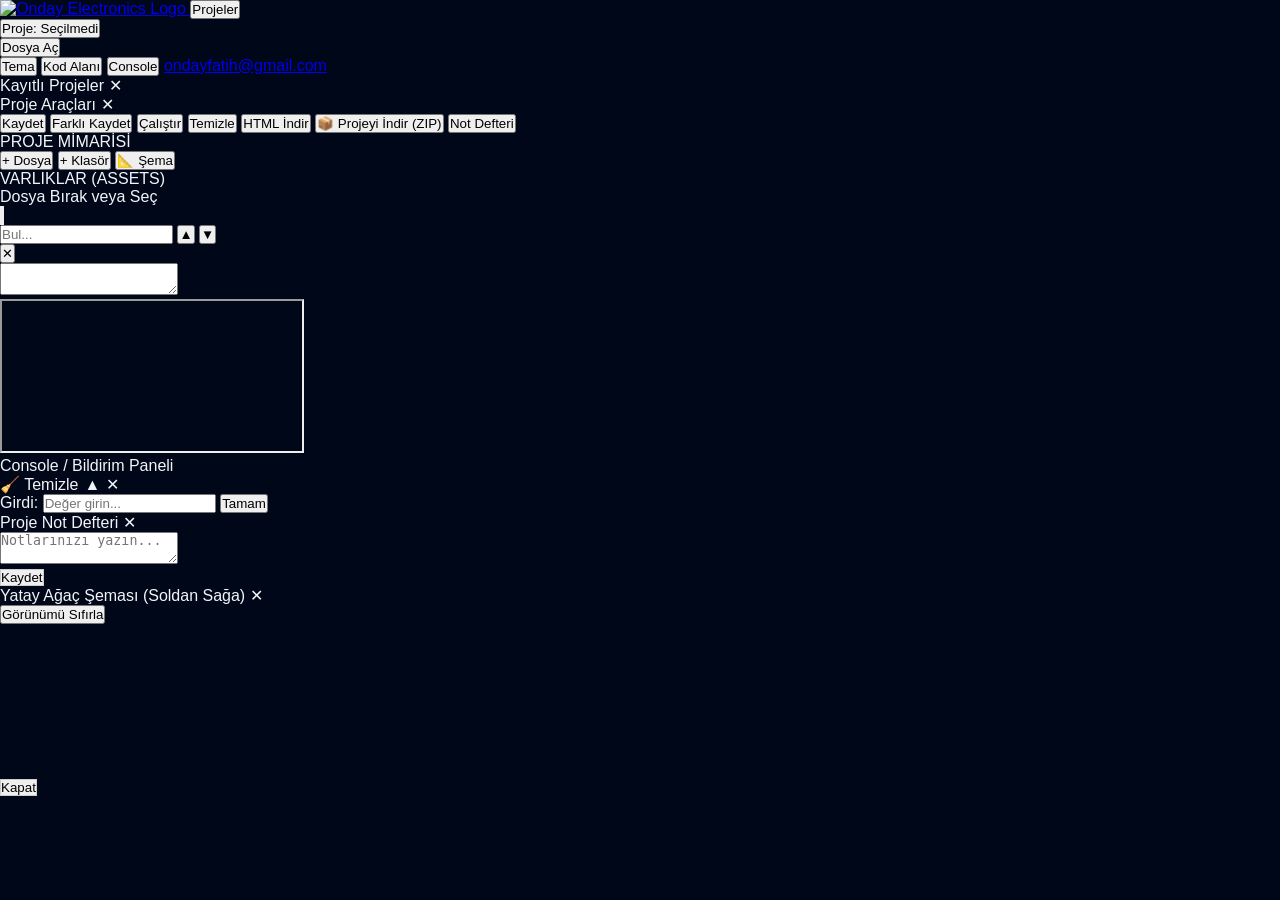
==== commit a9da7773: "Update index.html" ====
--- a/index.html
+++ b/index.html
@@ -2,93 +2,183 @@
 <html lang="tr">
 <head>
   <meta charset="UTF-8">
-  <meta name="viewport" content="width=device-width, initial-scale=1.0">
-  <title>ondayelectronics | Fatih Önday</title>
+  <title>codeeditor/ondayelectronics</title>
 
-  <link id="dynamic-favicon" rel="icon" type="image/png" sizes="96x96" href="assets/favicon-siyah.png">
-  <link rel="shortcut icon" href="assets/favicon-siyah.png">
-  <link rel="apple-touch-icon" sizes="180x180" href="assets/apple-touch-icon.png">
-  <link rel="manifest" href="assets/site.webmanifest">
+  <link id="dynamicFavicon" rel="icon" type="image/png" href="../assets/favicon-siyah.png">
+  <link rel="apple-touch-icon" sizes="180x180" href="../assets/apple-touch-icon.png">
 
-  <script>
-    function updateFavicon() {
-      const isDark = window.matchMedia('(prefers-color-scheme: dark)').matches;
-      const favicon = document.getElementById('dynamic-favicon');
-      // Temaya göre siyah veya beyaz png'yi atar, tarayıcıyı yenilemeye zorlamak için time damgası kullanır
-      favicon.href = isDark ? 'assets/favicon-beyaz.png?v=' + Date.now() : 'assets/favicon-siyah.png?v=' + Date.now();
-    }
-    // Sayfa açılır açılmaz çalıştır
-    updateFavicon();
-    // İşletim sistemi teması değiştiğinde anında dinle ve değiştir
-    window.matchMedia('(prefers-color-scheme: dark)').addEventListener('change', updateFavicon);
-  </script>
-  
-  <link rel="stylesheet" href="https://cdnjs.cloudflare.com/ajax/libs/font-awesome/6.4.0/css/all.min.css">
-  
+  <link rel="stylesheet" href="https://cdnjs.cloudflare.com/ajax/libs/codemirror/5.65.14/codemirror.min.css">
+  <link rel="stylesheet" href="https://cdnjs.cloudflare.com/ajax/libs/codemirror/5.65.14/theme/dracula.min.css">
+
   <link rel="stylesheet" href="css/style.css">
 </head>
 <body>
 
-  <div class="bg-overlay"></div>
+  <div id="topBar">
+    <a href="https://ondayelectronics.com" class="logo-link" title="ondayelectronics.com">
+      <!-- DÜZELTİLDİ: Logo adı ondayelectronicslogo2.png olarak ayarlandı ve gizleme kodu (onerror) kaldırıldı -->
+      <img id="siteLogo" src="../assets/ondayelectronicslogo2.png" alt="Onday Electronics Logo">
+    </a>
 
-  <nav class="lang-selector">
-    <button class="lang-btn active" data-lang="TR">TR</button>
-    <span class="lang-divider">|</span>
-    <button class="lang-btn" data-lang="EN">EN</button>
-    <span class="lang-divider">|</span>
-    <button class="lang-btn" data-lang="CN">中文</button>
-  </nav>
+    <button class="btn-plain" id="btnToggleProjects">Projeler</button>
+    <div class="v-divider"></div>
+    <button class="project-name-btn" id="projectTitleDisplay">Proje: Seçilmedi</button>
+    <div class="v-divider"></div>
 
-  <div class="hover-zone" id="hoverZone"></div>
+    <button class="btn-plain" id="btnOpenFile">Dosya Aç</button>
+    <div class="v-divider"></div>
 
-  <aside class="cv-drawer" id="cvDrawer">
-    <a id="cvDownloadBtn" href="assets/001-Fatih-Onday-CV-TR.pdf" download="001-Fatih-Onday-CV-TR.pdf" class="floating-download-btn" title="PDF Olarak İndir">
-      <i class="fa-solid fa-download"></i>
-    </a>
-    <div class="cv-image-container">
-      <img id="cvImage" src="assets/001-Fatih-Onday-CV-TR.jpg" alt="Fatih Önday CV" class="cv-image">
-    </div>
-  </aside>
+    <button class="btn-plain" id="btnToggleTheme">Tema</button>
+    <button class="btn-plain" id="btnToggleEditor">Kod Alanı</button>
+    <button class="btn-plain" id="consoleToggleBtn">Console</button>
 
-  <main class="container">
-    
-    <img id="logo" src="assets/logo6.png" alt="ondayelectronics logo">
-    <div class="subtitle">Fatih Önday <br> <span class="engineer-text" id="engineerText">Elektrik Elektronik Mühendisi</span></div>
+    <a href="mailto:ondayfatih@gmail.com" class="email-link">ondayfatih@gmail.com</a>
+  </div>
 
-    <footer class="social-links">
-      <a href="mailto:ondayfatih@gmail.com" class="social-btn email" title="E-posta"><i class="fa-solid fa-envelope"></i></a>
-      <a href="https://github.com/fatihonday" target="_blank" rel="noopener noreferrer" class="social-btn github" title="GitHub"><i class="fa-brands fa-github"></i></a>
-      <a href="https://www.linkedin.com/in/fatihonday" target="_blank" rel="noopener noreferrer" class="social-btn linkedin" title="LinkedIn"><i class="fa-brands fa-linkedin-in"></i></a>
-      <a href="https://www.instagram.com/fatihonday" target="_blank" rel="noopener noreferrer" class="social-btn instagram" title="Instagram"><i class="fa-brands fa-instagram"></i></a>
-      <a href="https://open.spotify.com/user/5Ub5IsaunwOu0zedPGkP7K" target="_blank" rel="noopener noreferrer" class="social-btn spotify" title="Spotify"><i class="fa-brands fa-spotify"></i></a>
-    </footer>
+  <div id="mainContainer">
+    <div id="workspaceWrapper">
+      
+      <div class="sidebar-panel" id="projectsSidebar">
+        <div class="sidebar-header">
+          <span>Kayıtlı Projeler</span>
+          <span class="close-sidebar-btn" style="cursor:pointer;">✕</span>
+        </div>
+        <ul id="projectList"></ul>
+      </div>
 
-    <div class="section-title" id="toolsTitle">Öne Çıkan Uygulamalar & Araçlar</div>
-    <div class="tools-grid">
-      <a href="codeeditor/index.html" class="tool-card editor">
-        <h3>Code Editor</h3>
-        <span id="editorSub">Geliştirici Arayüzü</span>
-      </a>
-      <a href="pcbeditor/index.html" class="tool-card pcb">
-        <h3>PCB Editor</h3>
-        <span id="pcbSub">Devre Tasarım Aracı</span>
-      </a>
-      <a href="kaydirma_yapboz.html" class="tool-card puzzle">
-        <h3 id="puzzleTitle">Kaydırmalı Yapboz</h3>
-        <span id="puzzleSub">İnteraktif Modül</span>
-      </a>
+      <div class="sidebar-panel" id="toolsSidebar">
+        <div class="sidebar-header">
+          <span id="toolsHeaderTitle">Proje Araçları</span>
+          <span class="close-sidebar-btn" style="cursor:pointer;">✕</span>
+        </div>
+
+        <button class="tool-item" id="btnSaveProject">Kaydet</button>
+        <button class="tool-item" id="btnSaveAsProject">Farklı Kaydet</button>
+        <button class="tool-item" id="btnRunCode">Çalıştır</button>
+        <button class="tool-item" id="btnClearCode">Temizle</button>
+        <button class="tool-item" id="btnDownloadHtml">HTML İndir</button>
+        <button class="tool-item" id="btnDownloadZip">📦 Projeyi İndir (ZIP)</button>
+        <button class="tool-item" id="btnOpenNotepad">Not Defteri</button>
+
+        <div class="section-label">PROJE MİMARİSİ</div>
+        <div class="tree-toolbar">
+          <button class="tree-btn" id="btnAddFile">+ Dosya</button>
+          <button class="tree-btn" id="btnAddFolder">+ Klasör</button>
+          <button class="tree-btn" id="btnOpenSchema">📐 Şema</button>
+        </div>
+
+        <div id="fileTreeContainer"></div>
+
+        <div class="section-label">VARLIKLAR (ASSETS)</div>
+        <div id="activeProjectFiles"></div>
+
+        <div id="dropZone">Dosya Bırak veya Seç</div>
+      </div>
+
+      <div id="mainWorkspace">
+        <div id="editor">
+          <div id="editorHeader">
+            <div id="editorTabs"></div>
+          </div>
+          
+          <button class="copy-icon-btn" id="btnCopyCodeIcon" title="Kodu Kopyala">
+            <svg viewBox="0 0 24 24" fill="none" stroke="currentColor" stroke-width="2" stroke-linecap="round" stroke-linejoin="round">
+              <rect x="9" y="9" width="13" height="13" rx="2" ry="2"></rect>
+              <path d="M5 15H4a2 2 0 0 1-2-2V4a2 2 0 0 1 2-2h9a2 2 0 0 1 2 2v1"></path>
+            </svg>
+          </button>
+
+          <div id="searchPanel" class="search-panel">
+            <input type="text" id="searchInput" placeholder="Bul...">
+            <span id="searchCount"></span>
+            <button id="searchPrev" title="Önceki Bulgu">▲</button>
+            <button id="searchNext" title="Sonraki Bulgu">▼</button>
+            <div class="v-divider"></div>
+            <button id="searchClose" title="Kapat">✕</button>
+          </div>
+
+          <textarea id="code"></textarea>
+        </div>
+        <iframe id="preview"></iframe>
+      </div>
     </div>
 
-    <section class="bio-card">
-      <img src="assets/profil.jpg" alt="Fatih Önday Profil" class="profile-img">
-      <h2 id="bioTitle">Fatih Önday Kimdir?</h2>
+    <div id="consoleBar">
+      <div class="console-header">
+        <span class="console-header-title">Console / Bildirim Paneli</span>
+        <div style="display:flex; gap:6px; align-items:center;">
+          <span class="console-btn-icon" id="btnClearConsoleLogs" title="Temizle">🧹 Temizle</span>
+          <span class="console-btn-icon" id="consoleMinMaxBtn" title="Genişlet">▲</span>
+          <span class="console-btn-icon" id="btnCloseConsole" title="Kapat">✕</span>
+        </div>
+      </div>
+      <div id="consoleLogs"></div>
       
-      <div id="bioContent"></div>
-      
-    </section>
+      <div id="consoleInputArea">
+        <span id="consoleInputLabel">Girdi:</span>
+        <input type="text" id="consoleInput" placeholder="Değer girin...">
+        <button id="consoleInputBtn">Tamam</button>
+      </div>
+    </div>
+  </div>
 
-  </main>
+  <div class="modal-overlay" id="notepadModal">
+    <div class="modal-box">
+      <div class="modal-header">
+        <span>Proje Not Defteri</span>
+        <span class="close-modal-btn" style="cursor:pointer;">✕</span>
+      </div>
+      <div class="modal-body">
+        <textarea id="notepadTextarea" placeholder="Notlarınızı yazın..."></textarea>
+      </div>
+      <div class="modal-footer">
+        <button class="btn-plain" style="border:1px solid #ccc;" id="btnSaveNotepad">Kaydet</button>
+      </div>
+    </div>
+  </div>
 
-  <script src="js/script.js"></script>
+  <div class="modal-overlay" id="schemaModal">
+    <div class="modal-box" style="width: 850px;">
+      <div class="modal-header">
+        <span>Yatay Ağaç Şeması (Soldan Sağa)</span>
+        <span class="close-modal-btn" style="cursor:pointer;">✕</span>
+      </div>
+      <div class="modal-body" style="padding:0;">
+        <div id="schemaCanvasContainer">
+          <button class="schema-reset-btn" id="btnResetCanvas">Görünümü Sıfırla</button>
+          <div id="schemaViewport">
+            <svg id="connectionsLayer" class="connections-layer"></svg>
+            <div id="nodesLayer"></div>
+          </div>
+        </div>
+      </div>
+      <div class="modal-footer">
+        <button class="btn-plain close-modal-btn" style="border:1px solid #ccc;">Kapat</button>
+      </div>
+    </div>
+  </div>
+
+  <input type="file" id="fileInput" style="display:none;">
+  <input type="file" id="fileUpload" style="display:none;">
+
+  <script src="https://cdnjs.cloudflare.com/ajax/libs/codemirror/5.65.14/codemirror.min.js"></script>
+  <script src="https://cdnjs.cloudflare.com/ajax/libs/codemirror/5.65.14/mode/xml/xml.min.js"></script>
+  <script src="https://cdnjs.cloudflare.com/ajax/libs/codemirror/5.65.14/mode/javascript/javascript.min.js"></script>
+  <script src="https://cdnjs.cloudflare.com/ajax/libs/codemirror/5.65.14/mode/css/css.min.js"></script>
+  <script src="https://cdnjs.cloudflare.com/ajax/libs/codemirror/5.65.14/mode/htmlmixed/htmlmixed.min.js"></script>
+  
+  <script src="https://cdnjs.cloudflare.com/ajax/libs/codemirror/5.65.14/addon/search/searchcursor.min.js"></script>
+
+  <script src="https://cdnjs.cloudflare.com/ajax/libs/localforage/1.10.0/localforage.min.js"></script>
+  <script src="https://cdnjs.cloudflare.com/ajax/libs/jszip/3.10.1/jszip.min.js"></script>
+
+  <script src="js/core/state.js"></script>
+  <script src="js/core/storage.js"></script>
+  <script src="js/components/console.js"></script>
+  <script src="js/components/fileTree.js"></script>
+  <script src="js/components/editor.js"></script>
+  <script src="js/components/schemaCanvas.js"></script>
+  <script src="js/services/bundler.js"></script>
+  <script src="js/main.js"></script>
 </body>
 </html>
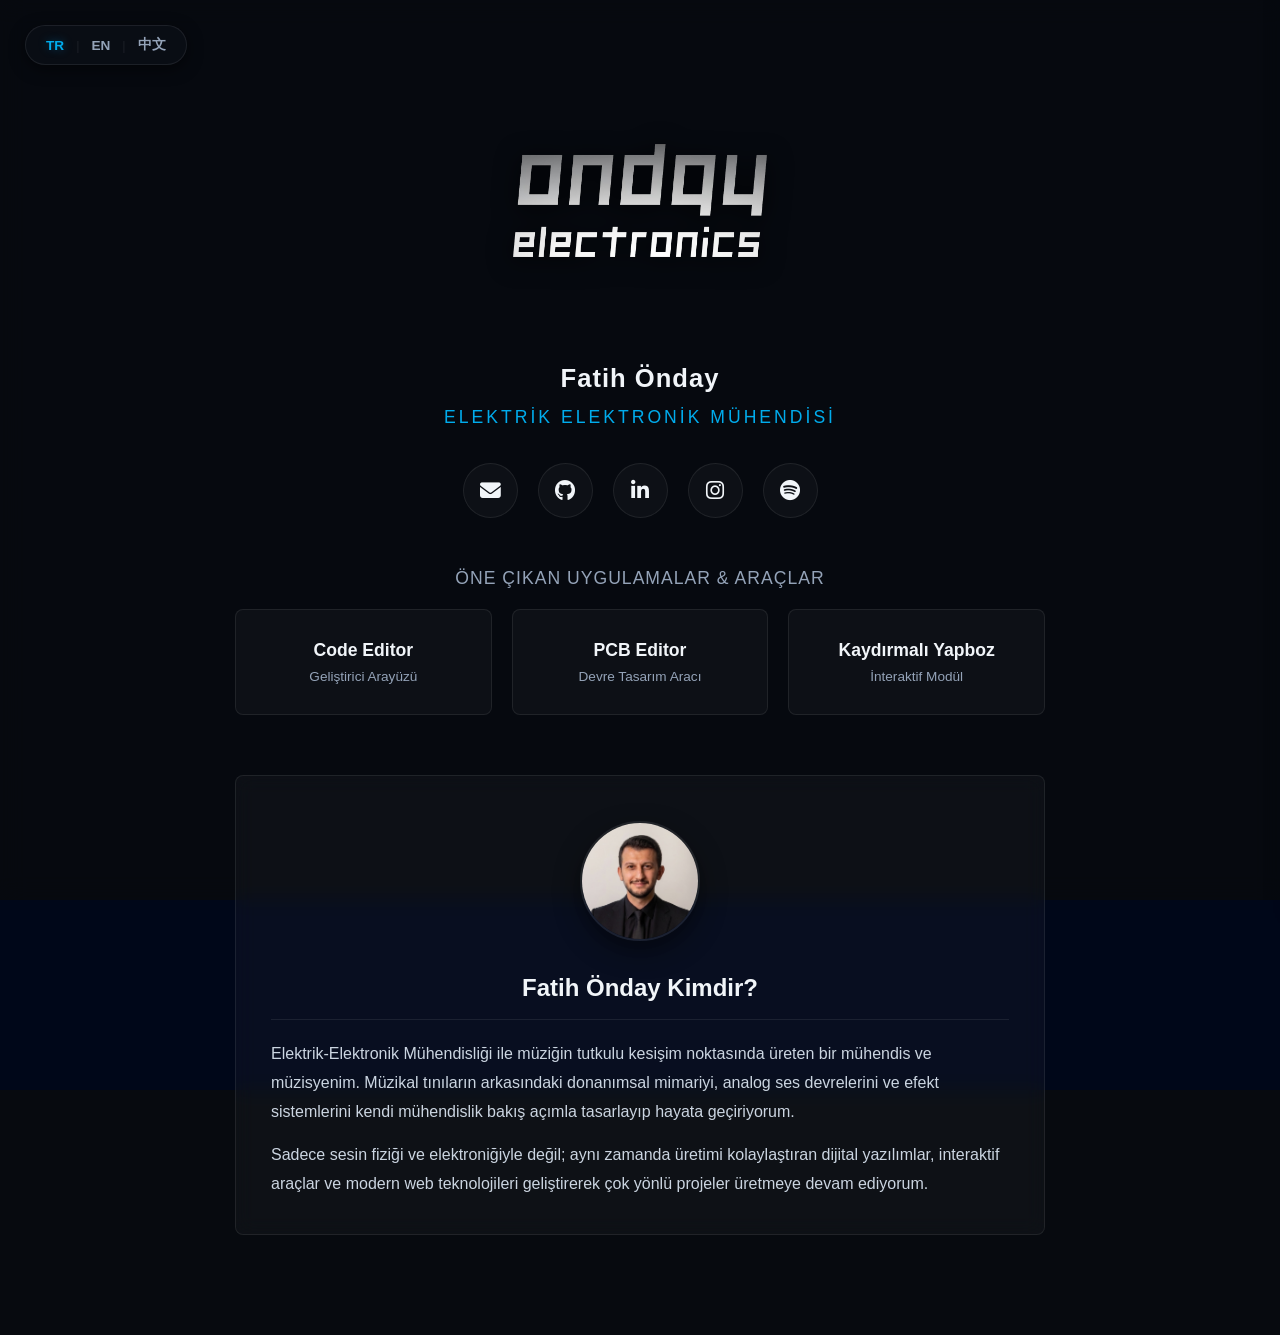
==== commit 6fe9dc2f: "Update index.html" ====
--- a/index.html
+++ b/index.html
@@ -2,183 +2,91 @@
 <html lang="tr">
 <head>
   <meta charset="UTF-8">
-  <title>codeeditor/ondayelectronics</title>
+  <meta name="viewport" content="width=device-width, initial-scale=1.0">
+  <title>ondayelectronics | Fatih Önday</title>
+  
+  <!-- Google Arama Sonuçları İçin Açıklama (Bunu kendine göre düzenleyebilirsin) -->
+  <meta name="description" content="Fatih Önday - Elektrik Elektronik Mühendisi. Sesin fiziği, analog ses devreleri, interaktif araçlar ve modern web teknolojileri geliştiricisi.">
 
-  <link id="dynamicFavicon" rel="icon" type="image/png" href="../assets/favicon-siyah.png">
-  <link rel="apple-touch-icon" sizes="180x180" href="../assets/apple-touch-icon.png">
+  <!-- ========================================== -->
+  <!-- FAVICON (JAVASCRIPT İLE YÖNETİLECEK)       -->
+  <!-- ========================================== -->
+  <link id="dynamicFavicon" rel="icon" type="image/png" href="assets/favicon-siyah.png">
+  <link rel="apple-touch-icon" sizes="180x180" href="assets/apple-touch-icon.png">
+  <link rel="manifest" href="assets/site.webmanifest">
+  <!-- ========================================== -->
 
-  <link rel="stylesheet" href="https://cdnjs.cloudflare.com/ajax/libs/codemirror/5.65.14/codemirror.min.css">
-  <link rel="stylesheet" href="https://cdnjs.cloudflare.com/ajax/libs/codemirror/5.65.14/theme/dracula.min.css">
-
+  <!-- FontAwesome İkon Kütüphanesi -->
+  <link rel="stylesheet" href="https://cdnjs.cloudflare.com/ajax/libs/font-awesome/6.4.0/css/all.min.css">
+  
+  <!-- CSS Dosyası -->
   <link rel="stylesheet" href="css/style.css">
 </head>
 <body>
 
-  <div id="topBar">
-    <a href="https://ondayelectronics.com" class="logo-link" title="ondayelectronics.com">
-      <!-- DÜZELTİLDİ: Logo adı ondayelectronicslogo2.png olarak ayarlandı ve gizleme kodu (onerror) kaldırıldı -->
-      <img id="siteLogo" src="../assets/ondayelectronicslogo2.png" alt="Onday Electronics Logo">
+  <div class="bg-overlay"></div>
+
+  <!-- SOL ÜST DİL SEÇİCİ -->
+  <nav class="lang-selector">
+    <button class="lang-btn active" data-lang="TR">TR</button>
+    <span class="lang-divider">|</span>
+    <button class="lang-btn" data-lang="EN">EN</button>
+    <span class="lang-divider">|</span>
+    <button class="lang-btn" data-lang="CN">中文</button>
+  </nav>
+
+  <!-- SAĞ KENAR AÇMA BÖLGESİ -->
+  <div class="hover-zone" id="hoverZone"></div>
+
+  <!-- SAĞDAN KAYAN CV PANELİ -->
+  <aside class="cv-drawer" id="cvDrawer">
+    <a id="cvDownloadBtn" href="assets/001-Fatih-Onday-CV-TR.pdf" download="001-Fatih-Onday-CV-TR.pdf" class="floating-download-btn" title="PDF Olarak İndir">
+      <i class="fa-solid fa-download"></i>
     </a>
+    <div class="cv-image-container">
+      <img id="cvImage" src="assets/001-Fatih-Onday-CV-TR.jpg" alt="Fatih Önday CV" class="cv-image">
+    </div>
+  </aside>
 
-    <button class="btn-plain" id="btnToggleProjects">Projeler</button>
-    <div class="v-divider"></div>
-    <button class="project-name-btn" id="projectTitleDisplay">Proje: Seçilmedi</button>
-    <div class="v-divider"></div>
+  <!-- ANA İÇERİK -->
+  <main class="container">
+    
+    <img id="logo" src="assets/logo6.png" alt="ondayelectronics logo">
+    <div class="subtitle">Fatih Önday <br> <span class="engineer-text" id="engineerText">Elektrik Elektronik Mühendisi</span></div>
 
-    <button class="btn-plain" id="btnOpenFile">Dosya Aç</button>
-    <div class="v-divider"></div>
+    <footer class="social-links">
+      <a href="mailto:ondayfatih@gmail.com" class="social-btn email" title="E-posta"><i class="fa-solid fa-envelope"></i></a>
+      <a href="https://github.com/fatihonday" target="_blank" rel="noopener noreferrer" class="social-btn github" title="GitHub"><i class="fa-brands fa-github"></i></a>
+      <a href="https://www.linkedin.com/in/fatihonday" target="_blank" rel="noopener noreferrer" class="social-btn linkedin" title="LinkedIn"><i class="fa-brands fa-linkedin-in"></i></a>
+      <a href="https://www.instagram.com/fatihonday" target="_blank" rel="noopener noreferrer" class="social-btn instagram" title="Instagram"><i class="fa-brands fa-instagram"></i></a>
+      <a href="https://open.spotify.com/user/fatihonday" target="_blank" rel="noopener noreferrer" class="social-btn spotify" title="Spotify"><i class="fa-brands fa-spotify"></i></a>
+    </footer>
 
-    <button class="btn-plain" id="btnToggleTheme">Tema</button>
-    <button class="btn-plain" id="btnToggleEditor">Kod Alanı</button>
-    <button class="btn-plain" id="consoleToggleBtn">Console</button>
-
-    <a href="mailto:ondayfatih@gmail.com" class="email-link">ondayfatih@gmail.com</a>
-  </div>
-
-  <div id="mainContainer">
-    <div id="workspaceWrapper">
-      
-      <div class="sidebar-panel" id="projectsSidebar">
-        <div class="sidebar-header">
-          <span>Kayıtlı Projeler</span>
-          <span class="close-sidebar-btn" style="cursor:pointer;">✕</span>
-        </div>
-        <ul id="projectList"></ul>
-      </div>
-
-      <div class="sidebar-panel" id="toolsSidebar">
-        <div class="sidebar-header">
-          <span id="toolsHeaderTitle">Proje Araçları</span>
-          <span class="close-sidebar-btn" style="cursor:pointer;">✕</span>
-        </div>
-
-        <button class="tool-item" id="btnSaveProject">Kaydet</button>
-        <button class="tool-item" id="btnSaveAsProject">Farklı Kaydet</button>
-        <button class="tool-item" id="btnRunCode">Çalıştır</button>
-        <button class="tool-item" id="btnClearCode">Temizle</button>
-        <button class="tool-item" id="btnDownloadHtml">HTML İndir</button>
-        <button class="tool-item" id="btnDownloadZip">📦 Projeyi İndir (ZIP)</button>
-        <button class="tool-item" id="btnOpenNotepad">Not Defteri</button>
-
-        <div class="section-label">PROJE MİMARİSİ</div>
-        <div class="tree-toolbar">
-          <button class="tree-btn" id="btnAddFile">+ Dosya</button>
-          <button class="tree-btn" id="btnAddFolder">+ Klasör</button>
-          <button class="tree-btn" id="btnOpenSchema">📐 Şema</button>
-        </div>
-
-        <div id="fileTreeContainer"></div>
-
-        <div class="section-label">VARLIKLAR (ASSETS)</div>
-        <div id="activeProjectFiles"></div>
-
-        <div id="dropZone">Dosya Bırak veya Seç</div>
-      </div>
-
-      <div id="mainWorkspace">
-        <div id="editor">
-          <div id="editorHeader">
-            <div id="editorTabs"></div>
-          </div>
-          
-          <button class="copy-icon-btn" id="btnCopyCodeIcon" title="Kodu Kopyala">
-            <svg viewBox="0 0 24 24" fill="none" stroke="currentColor" stroke-width="2" stroke-linecap="round" stroke-linejoin="round">
-              <rect x="9" y="9" width="13" height="13" rx="2" ry="2"></rect>
-              <path d="M5 15H4a2 2 0 0 1-2-2V4a2 2 0 0 1 2-2h9a2 2 0 0 1 2 2v1"></path>
-            </svg>
-          </button>
-
-          <div id="searchPanel" class="search-panel">
-            <input type="text" id="searchInput" placeholder="Bul...">
-            <span id="searchCount"></span>
-            <button id="searchPrev" title="Önceki Bulgu">▲</button>
-            <button id="searchNext" title="Sonraki Bulgu">▼</button>
-            <div class="v-divider"></div>
-            <button id="searchClose" title="Kapat">✕</button>
-          </div>
-
-          <textarea id="code"></textarea>
-        </div>
-        <iframe id="preview"></iframe>
-      </div>
+    <!-- Uygulamalar & Araçlar -->
+    <div class="section-title" id="toolsTitle">Öne Çıkan Uygulamalar & Araçlar</div>
+    <div class="tools-grid">
+      <a href="codeeditor/index.html" class="tool-card editor">
+        <h3>Code Editor</h3>
+        <span id="editorSub">Geliştirici Arayüzü</span>
+      </a>
+      <a href="pcbeditor/index.html" class="tool-card pcb">
+        <h3>PCB Editor</h3>
+        <span id="pcbSub">Devre Tasarım Aracı</span>
+      </a>
+      <a href="kaydirma_yapboz.html" class="tool-card puzzle">
+        <h3 id="puzzleTitle">Kaydırmalı Yapboz</h3>
+        <span id="puzzleSub">İnteraktif Modül</span>
+      </a>
     </div>
 
-    <div id="consoleBar">
-      <div class="console-header">
-        <span class="console-header-title">Console / Bildirim Paneli</span>
-        <div style="display:flex; gap:6px; align-items:center;">
-          <span class="console-btn-icon" id="btnClearConsoleLogs" title="Temizle">🧹 Temizle</span>
-          <span class="console-btn-icon" id="consoleMinMaxBtn" title="Genişlet">▲</span>
-          <span class="console-btn-icon" id="btnCloseConsole" title="Kapat">✕</span>
-        </div>
-      </div>
-      <div id="consoleLogs"></div>
-      
-      <div id="consoleInputArea">
-        <span id="consoleInputLabel">Girdi:</span>
-        <input type="text" id="consoleInput" placeholder="Değer girin...">
-        <button id="consoleInputBtn">Tamam</button>
-      </div>
-    </div>
-  </div>
+    <section class="bio-card">
+      <img src="assets/profil.jpg" alt="Fatih Önday Profil" class="profile-img">
+      <h2 id="bioTitle">Fatih Önday Kimdir?</h2>
+      <div id="bioContent"></div>
+    </section>
 
-  <div class="modal-overlay" id="notepadModal">
-    <div class="modal-box">
-      <div class="modal-header">
-        <span>Proje Not Defteri</span>
-        <span class="close-modal-btn" style="cursor:pointer;">✕</span>
-      </div>
-      <div class="modal-body">
-        <textarea id="notepadTextarea" placeholder="Notlarınızı yazın..."></textarea>
-      </div>
-      <div class="modal-footer">
-        <button class="btn-plain" style="border:1px solid #ccc;" id="btnSaveNotepad">Kaydet</button>
-      </div>
-    </div>
-  </div>
+  </main>
 
-  <div class="modal-overlay" id="schemaModal">
-    <div class="modal-box" style="width: 850px;">
-      <div class="modal-header">
-        <span>Yatay Ağaç Şeması (Soldan Sağa)</span>
-        <span class="close-modal-btn" style="cursor:pointer;">✕</span>
-      </div>
-      <div class="modal-body" style="padding:0;">
-        <div id="schemaCanvasContainer">
-          <button class="schema-reset-btn" id="btnResetCanvas">Görünümü Sıfırla</button>
-          <div id="schemaViewport">
-            <svg id="connectionsLayer" class="connections-layer"></svg>
-            <div id="nodesLayer"></div>
-          </div>
-        </div>
-      </div>
-      <div class="modal-footer">
-        <button class="btn-plain close-modal-btn" style="border:1px solid #ccc;">Kapat</button>
-      </div>
-    </div>
-  </div>
-
-  <input type="file" id="fileInput" style="display:none;">
-  <input type="file" id="fileUpload" style="display:none;">
-
-  <script src="https://cdnjs.cloudflare.com/ajax/libs/codemirror/5.65.14/codemirror.min.js"></script>
-  <script src="https://cdnjs.cloudflare.com/ajax/libs/codemirror/5.65.14/mode/xml/xml.min.js"></script>
-  <script src="https://cdnjs.cloudflare.com/ajax/libs/codemirror/5.65.14/mode/javascript/javascript.min.js"></script>
-  <script src="https://cdnjs.cloudflare.com/ajax/libs/codemirror/5.65.14/mode/css/css.min.js"></script>
-  <script src="https://cdnjs.cloudflare.com/ajax/libs/codemirror/5.65.14/mode/htmlmixed/htmlmixed.min.js"></script>
-  
-  <script src="https://cdnjs.cloudflare.com/ajax/libs/codemirror/5.65.14/addon/search/searchcursor.min.js"></script>
-
-  <script src="https://cdnjs.cloudflare.com/ajax/libs/localforage/1.10.0/localforage.min.js"></script>
-  <script src="https://cdnjs.cloudflare.com/ajax/libs/jszip/3.10.1/jszip.min.js"></script>
-
-  <script src="js/core/state.js"></script>
-  <script src="js/core/storage.js"></script>
-  <script src="js/components/console.js"></script>
-  <script src="js/components/fileTree.js"></script>
-  <script src="js/components/editor.js"></script>
-  <script src="js/components/schemaCanvas.js"></script>
-  <script src="js/services/bundler.js"></script>
-  <script src="js/main.js"></script>
+  <script src="js/script.js"></script>
 </body>
 </html>
